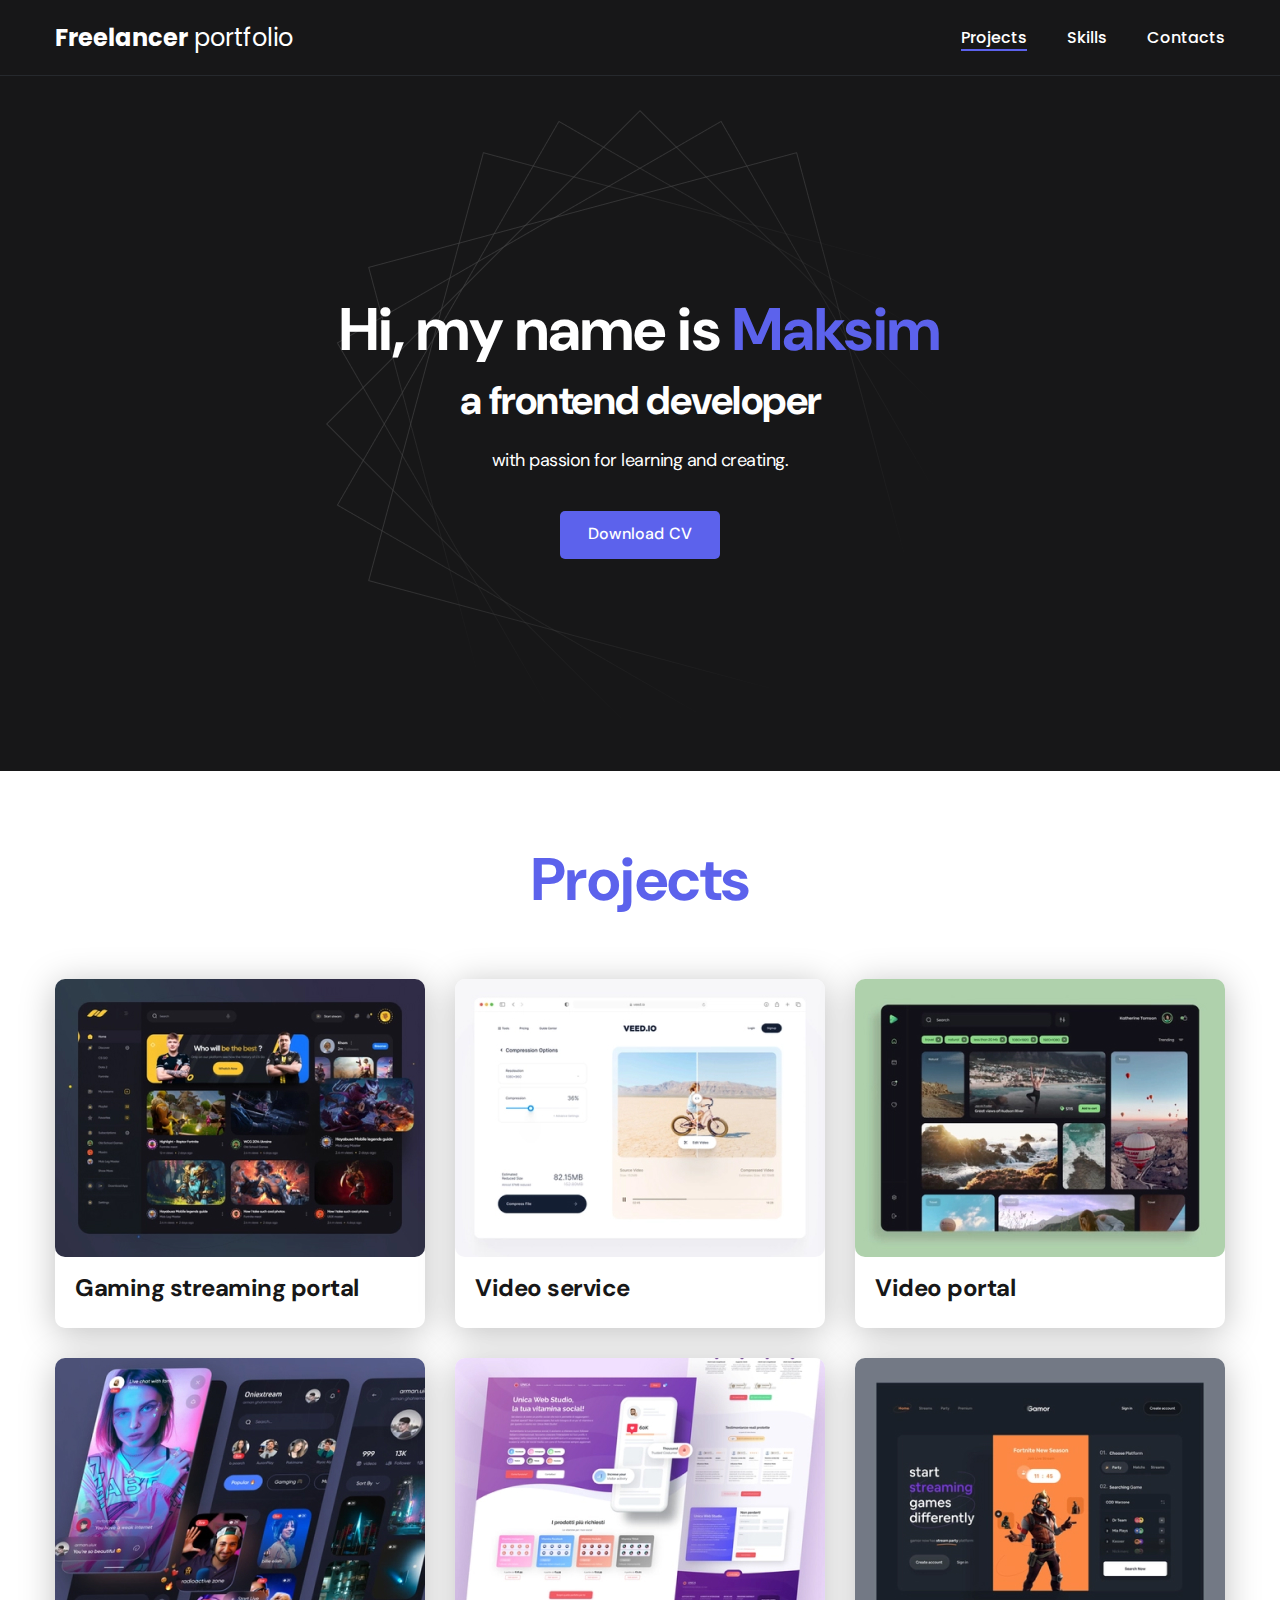
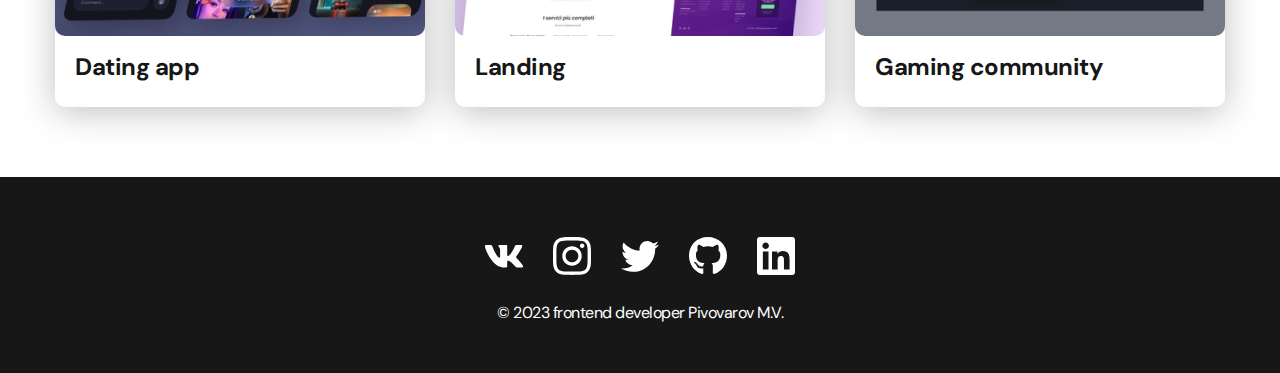
==== index.html @ aca8e75c "first commit" ====
<!DOCTYPE html>
<html lang="en">
<head>
    <meta charset="UTF-8">
    <meta http-equiv="X-UA-Compatible" content="IE=edge">
    <meta name="viewport" content="width=device-width, initial-scale=1.0">
    <title>Freelancer portfolio</title>
    <link rel="stylesheet" href="./css/main.css">
    <link rel="preconnect" href="https://fonts.googleapis.com">
<link rel="preconnect" href="https://fonts.gstatic.com" crossorigin>
<link href="https://fonts.googleapis.com/css2?family=DM+Sans:wght@400;500;700&family=Poppins:wght@400;500;700&display=swap" rel="stylesheet">

</head>
<body>
    <nav class="nav">
        <div class="container">
            <div class="nav-row">
                <a class="logo" href="./index.html" ><strong>Freelancer</strong> portfolio</a>
                <ul class="nav-list">
                    <li class="nav-list__item"><a href="./index.html" class="nav-list__link nav-list__link--activ">Projects</a></li>
                    <li class="nav-list__item"><a href="./skills.html" class="nav-list__link">Skills</a></li>
                    <li class="nav-list__item"><a href="./contacts.html" class="nav-list__link">Contacts</a></li>
                </ul>
            </div>
        </div>
    </nav>
    <header class="header">
            <div class="header__wrapper">
                <h1 class="header__title"><strong>Hi, my name is <em> Maksim </em> </strong>
                    <br> a frontend developer</h1>
                <div class="header__text">
                    <p>with passion for learning and creating.</p>
                </div>   
                <a class="btn" href="#">Download CV</a>
            </div>
    </header>
    <main class="section">
        <div class="container">
            <h2 class="title-1">Projects</h2>
            <ul class="projects">
                <li class="project">
                    <a href="#">
                        <img class="project__img" src="./img/projects/01.jpg" alt="project img">
                        <h3 class="project__title">Gaming streaming portal</h3>
                    </a>
                </li>
                <li class="project">
                    <a href="./project-page.html">
                        <img class="project__img" src="./img/projects/02.jpg" alt="project img">
                        <h3 class="project__title">Video service</h3>
                    </a>
                </li>
                <li class="project">
                    <a href="#">
                        <img class="project__img" src="./img/projects/03.jpg" alt="project img">
                        <h3 class="project__title">Video portal</h3>
                    </a>
                </li>
                <li class="project">
                    <a href="#">
                        <img class="project__img" src="./img/projects/04.jpg" alt="project img">
                        <h3 class="project__title">Dating app</h3>
                    </a>
                </li>
                <li class="project">
                    <a href="#">
                        <img class="project__img" src="./img/projects/05.jpg" alt="project img">
                        <h3 class="project__title">Landing</h3>
                    </a>
                </li>
                <li class="project">
                    <a href="#">
                        <img class="project__img" src="./img/projects/06.jpg" alt="project img">
                        <h3 class="project__title">Gaming community</h3>
                    </a>
                </li>
            </ul>
        </div>
    </main>
    <footer class="footer">
        <div class="container">
            <div class="footer-wrapper">
                <ul class="social">
                    <li class="social__item"><a href="#!"> <img src="./img/icons/vk.svg" alt="vk"></a> </li>
                    <li class="social__item"><a href="#!"> <img src="./img/icons/instagram.svg" alt="vk"></a> </li>
                    <li class="social__item"><a href="#!"> <img src="./img/icons/twitter.svg" alt="vk"></a> </li>
                    <li class="social__item"><a href="#!"> <img src="./img/icons/gitHub.svg" alt="vk"></a> </li>
                    <li class="social__item"><a href="#!"> <img src="./img/icons/linkedIn.svg" alt="vk"></a> </li>
                </ul>
                <div class="copyright">
                    <p>© 2023 frontend developer Pivovarov M.V.</p>
                </div>
            </div>
        </div>
    </footer>
</body>
</html>
---- css/main.css ----
@import "./reset.css";
@import url('https://fonts.googleapis.com/css2?family=DM+Sans:wght@400;500;700&family=Poppins:wght@400;500;700&display=swap');


/*
font-family: 'DM Sans', sans-serif;
font-family: 'Poppins', sans-serif;
*/ 
:root{
    --blackpure: #000;
    --black: #171718;
    --black-border: #26292D;
    --white: #fff;
    --purple: #5C62EC;

    --text-color: var(--black);
    --dark-bg: var(--black);
    --dark-border: var(--black-border);
    --header-text: var(--white);
    --accent:var(--purple);
}
html, body{
    font-family: 'DM Sans', sans-serif;
    letter-spacing: -0.5px;
    color: var(--text-color);
    height: 100%;
    display: flex;
    flex-direction: column;
}

.container{
    margin: 0 auto;
    padding: 0 15px;
    max-width: 1200px;
}
/*nav*/

.nav{
    background-color: var(--dark-bg);
    color: var(--header-text);
    padding: 20px 0;
    border-bottom: 1px solid var(--dark-border);
    letter-spacing: normal;
}
.nav-row{
    display: flex;
    justify-content: space-between;
    align-items: center;
    column-gap: 30px;
    row-gap: 20px;
    flex-wrap: wrap;
}
.logo{
    color:var(--header-text);
    font-size: 24px;
    font-family: 'Poppins', sans-serif;

}
.logo strong{
    font-weight: 700;
}
.nav-list{
    display: flex;
    align-items: center;
    column-gap: 40px;
    font-size: 16px;
    font-weight: 500;
    font-family: 'Poppins', sans-serif;
}
.nav-list__link{
    color:var(--header-text);
    transition: opacity 0.2s ease-in;
}
.nav-list__link:hover{
    opacity: 0.8;
}
.nav-list__link--activ{
    position: relative;
}
.nav-list__link--activ::before{
    content: "";
    position: absolute;
    left: 0;
    top: 100%;
    display: block;
    height: 2px;
    width: 100%;
    background-color:var(--accent);
}



/*header*/



.header{
    padding: 40px 0;
    min-height: 695px;

    background-color:var(--dark-bg);
    background-image: url(./../img/header_bg.png);
    background-repeat: no-repeat;
    background-size: auto;
    background-position: center center;

    color: var(--header-text);
    display: flex;
    justify-content: center;
    align-items: center;
    text-align: center;
}
.header__wrapper{
    padding: 0 15px;
    max-width: 660px;
}
.header__title{
    font-size: 40px;
    font-weight: 700;
    line-height: 1.4;
    margin-bottom: 20px;

}
.header__title strong{
    font-size: 60px;
    font-weight: 700;
}
.header__title em{
    font-style: normal;
    color: var(--accent);
}
.header__text{
    font-size: 18px;
    line-height: 1.333;
    margin-bottom: 40px;
}
.header__text p + p{
    margin-top: 1em;


}
.btn{
    display: inline-block;
    height: 48px;
    padding: 12px 28px;

    border-radius: 5px;
    background-color:var(--accent) ;
    color: var(--white);
    letter-spacing: 0.15px;
    font-size: 16px;
    font-weight: 500;

    transition: opacity 0.2s ease-in;
}
.btn:hover{
    opacity: 0.8;
}
.btn:active{
    position: relative;
    top: 1px;
}

/*general*/
.section{
    padding: 70px 0;
}
.title-1{
    margin-bottom: 60px;
    font-size: 60px;
    font-weight: 700;
    line-height: 1.3;
    color: var(--accent);
    text-align: center;
}



/*project*/

.projects{
    display: flex;
    flex-wrap: wrap;
    column-gap: 30px;
    row-gap: 30px;

}
.project{
    max-width: 370px;
    background-color: var(--white);
    box-shadow: 0px 5px 35px rgba(0, 0, 0, 0.25);
    border-radius: 10px;
}
.project__img{
    border-radius: 10px;
}
.project__title{
    padding: 15px 20px 25px;
    font-weight: 700;
    font-size: 24px;
    line-height: 1.3;
    color: var(--black);

}


/*project details*/
.project-details{
    max-width: 865px;
    margin: 0 auto;

    display: flex;
    flex-direction: column;
    align-items: center;
}
.project-details__img{
    max-width: 100%;
    margin-bottom: 40px;
    box-shadow: 0px 5px 35px 0px #00000040;
    border-radius: 10px;

}
.project-details__desc{
    margin-bottom: 30px;
    font-weight: 700;
    font-size: 24px;
    line-height: 1.3;
}
.btn-outline{
    height: 48px;
    padding: 12px 20px;
    border-radius: 5px;
    border: 1px solid var(--blackpure);
    color: var(--blackpure);
    display: flex;
    column-gap: 10px;
    align-items: center;

    transition: opacity 0.2s ease-in;
}
.btn-outline:hover{
    opacity: 0.8;
}
.btn-outline:active{
    position: relative;
    top: 1px;
}

/*skils*/

.content-list{
    max-width: 571px;
    margin: 0 auto;

    display: flex;
    flex-direction: column;
    align-items: center;
    text-align: center;
    row-gap: 40px;

}
.content-list a{
    color: var(--accent);
}
.title-2{
    color: var(--text-color);
    font-weight: 700;
    font-size: 40px;
    line-height: 1.3;
    margin-bottom: 20px;
}
.content-list__item{
    color: var(--text-color);
    font-weight: 400;
    font-size: 18px;
    line-height: 1.5;

}



/* footer*/



.footer{
    margin-top: auto;
    padding: 60px 0 50px;
    background-color: var(--dark-bg);
    color: var(--header-text);


}
.footer-wrapper{
    display: flex;
    flex-direction: column;
    align-items: center;
    row-gap: 27px;
}
.social{
    display: flex;
    column-gap: 30px;
    align-items: center;
}
.copyright{
    font-size: 16px;
}
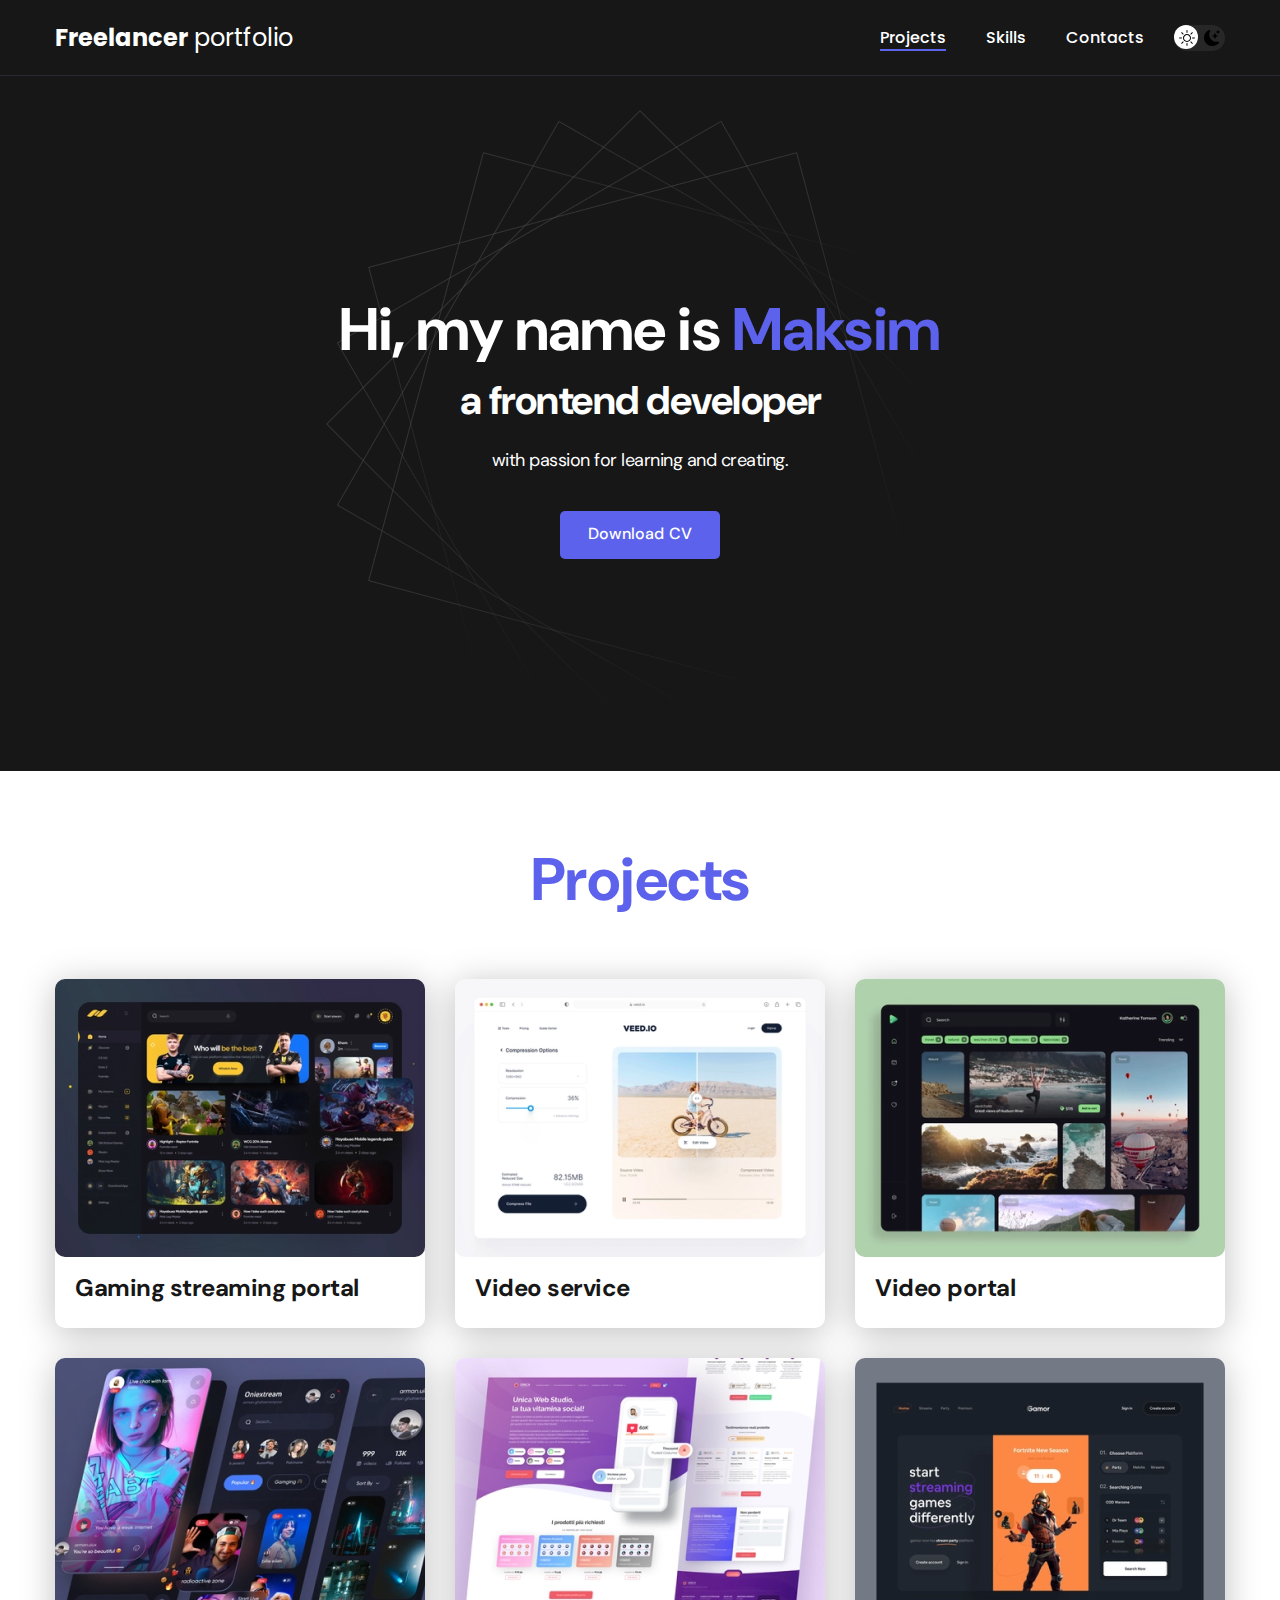
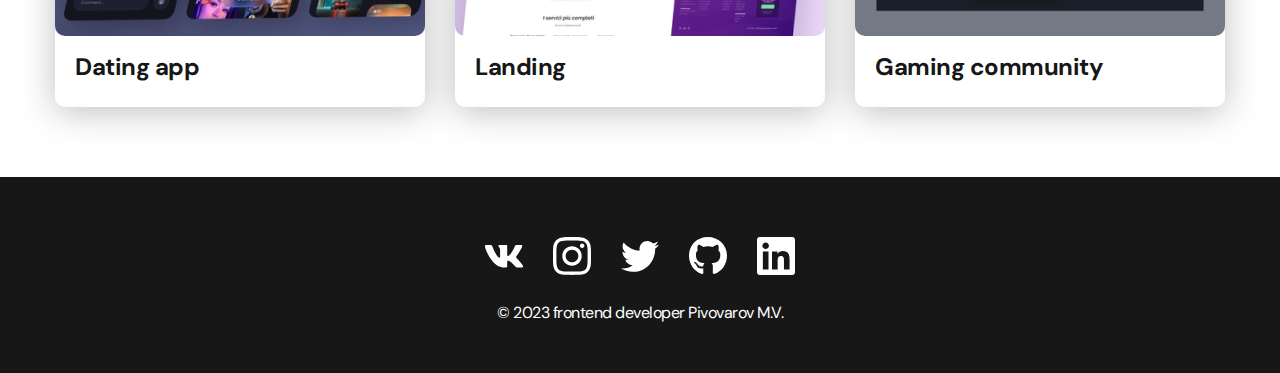
==== commit 2c25c85e: "dark thema" ====
--- a/index.html
+++ b/index.html
@@ -16,6 +16,10 @@
         <div class="container">
             <div class="nav-row">
                 <a class="logo" href="./index.html" ><strong>Freelancer</strong> portfolio</a>
+                <button class="dark-mode-btn">
+                    <img src="./img/icons/sun.svg" alt="light mode" class="dark-mode-btn__icon">
+                    <img src="./img/icons/moon.svg" alt="dark mode" class="dark-mode-btn__icon">
+                </button>
                 <ul class="nav-list">
                     <li class="nav-list__item"><a href="./index.html" class="nav-list__link nav-list__link--activ">Projects</a></li>
                     <li class="nav-list__item"><a href="./skills.html" class="nav-list__link">Skills</a></li>
@@ -93,5 +97,6 @@
             </div>
         </div>
     </footer>
+<script src="./js/main.js"></script>
 </body>
 </html>--- a/css/main.css
+++ b/css/main.css
@@ -18,14 +18,44 @@
     --dark-border: var(--black-border);
     --header-text: var(--white);
     --accent:var(--purple);
+
+
+    --page-bg: var(--white);
+    --text-color: var(--black);
+    --title-1: var(--accent);
+    
+    --project-card-bg: var(--white);
+    --project-card-text: var(--black);
+    --box-shadow: 0px 5px 35px rgba(0, 0, 0, 0.25);
+}
+
+
+
+/*light mode*/
+
+
+
+
+.dark{
+    --page-bg: #252526;
+    --text-color: var(--white);
+    --title-1: var(--white);
+
+    --project-card-bg: var(--black);
+    --project-card-text: var(--white);
+    --box-shadow: 0px 5px 35px rgba(0, 0, 0, 0.8);
 }
 html, body{
     font-family: 'DM Sans', sans-serif;
     letter-spacing: -0.5px;
+
+    min-height: 100vh;
+    display: flex;
+    flex-direction: column;
+
+
+    background-color: var(--page-bg);
     color: var(--text-color);
-    height: 100%;
-    display: flex;
-    flex-direction: column;
 }
 
 .container{
@@ -44,13 +74,14 @@
 }
 .nav-row{
     display: flex;
-    justify-content: space-between;
+    justify-content: flex-end;
     align-items: center;
     column-gap: 30px;
     row-gap: 20px;
     flex-wrap: wrap;
 }
 .logo{
+    margin-right: auto;
     color:var(--header-text);
     font-size: 24px;
     font-family: 'Poppins', sans-serif;
@@ -61,6 +92,8 @@
 }
 .nav-list{
     display: flex;
+    flex-wrap: wrap;
+    row-gap: 10px;
     align-items: center;
     column-gap: 40px;
     font-size: 16px;
@@ -87,8 +120,38 @@
     width: 100%;
     background-color:var(--accent);
 }
-
-
+/*dark mode btn*/
+.dark-mode-btn{
+    order: 1;
+    position: relative;
+    display: flex;
+    justify-content: space-between;
+    width: 51px;
+    height: 26px;
+    background-color: #272727;
+    border-radius: 50px;
+    padding: 5px;
+
+}
+.dark-mode-btn::before{
+    position: absolute;
+    top: 0;
+    left: 0;
+    content: "";
+    display: block;
+    width: 24px;
+    height: 24px;
+    background-color: #fff;
+    border-radius: 50%;
+    transition: left 0.2s ease-in;
+}
+.dark-mode-btn--activ::before{
+    left: 26px;
+
+}
+.dark-mode-btn__icon{
+    position: relative;
+}
 
 /*header*/
 
@@ -139,6 +202,7 @@
 
 
 }
+
 .btn{
     display: inline-block;
     height: 48px;
@@ -170,7 +234,7 @@
     font-size: 60px;
     font-weight: 700;
     line-height: 1.3;
-    color: var(--accent);
+    color: var(--title-1);
     text-align: center;
 }
 
@@ -181,15 +245,18 @@
 .projects{
     display: flex;
     flex-wrap: wrap;
+    justify-content: center;
     column-gap: 30px;
     row-gap: 30px;
 
 }
 .project{
     max-width: 370px;
-    background-color: var(--white);
-    box-shadow: 0px 5px 35px rgba(0, 0, 0, 0.25);
+    background-color: var(--project-card-bg);
+    box-shadow: var(--box-shadow);
     border-radius: 10px;
+
+
 }
 .project__img{
     border-radius: 10px;
@@ -199,7 +266,7 @@
     font-weight: 700;
     font-size: 24px;
     line-height: 1.3;
-    color: var(--black);
+    color: var(--project-card-text);
 
 }
 
@@ -227,6 +294,7 @@
     line-height: 1.3;
 }
 .btn-outline{
+    background-color: var(--white);
     height: 48px;
     padding: 12px 20px;
     border-radius: 5px;
@@ -307,5 +375,60 @@
 }
 
 
-
-
+@media (max-width: 620px){
+    .header{
+        min-height: unset;
+    }
+    .header__title{
+        font-size: 30px;
+    }
+    .header__title strong{
+        font-size: 40px;
+    }
+    .section{
+        padding: 40px 0;
+    }
+    .title-1{
+        margin-bottom: 30px;
+        font-size: 40px;
+    }
+    .project__title{
+        font-size: 22px;
+    }
+    .footer{
+        padding: 40px 0 30px;
+    }
+    .social__item{
+        width: 28px;
+    }
+    .footer-wrapper{
+        row-gap: 20px;
+    }
+    .social{
+        column-gap: 20px;
+    }
+    .title-2{
+        font-size:30px ;
+        margin-bottom: 10px;
+    }
+    .content-list{
+        row-gap: 20px;
+    }
+    .content-list__item{
+        font-size: 16px;
+    }
+    .project-details__desc{
+        font-size: 22px;
+        margin-bottom: 20px;
+    }
+    .nav-row{
+        justify-content: space-between;
+
+    }
+    .dark-mode-btn{
+        order: 0;
+    }
+}
+
+
+
